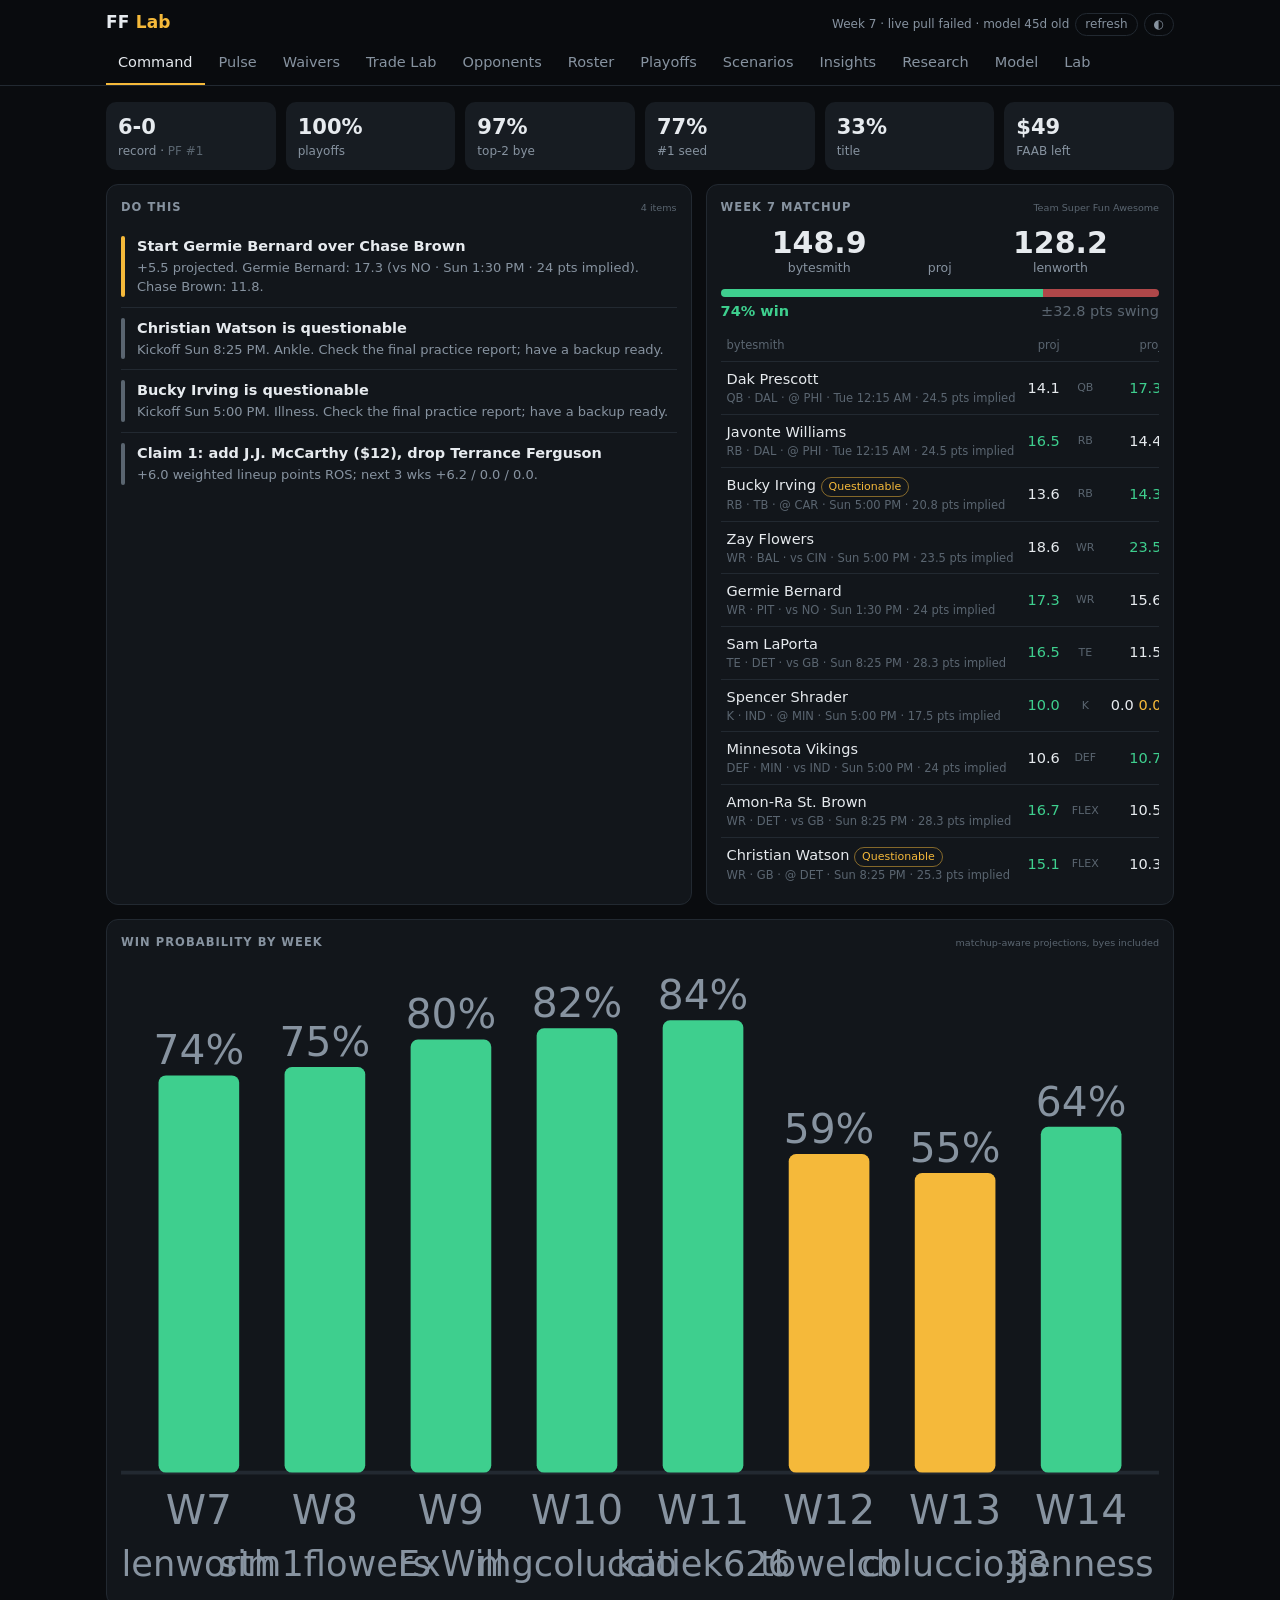
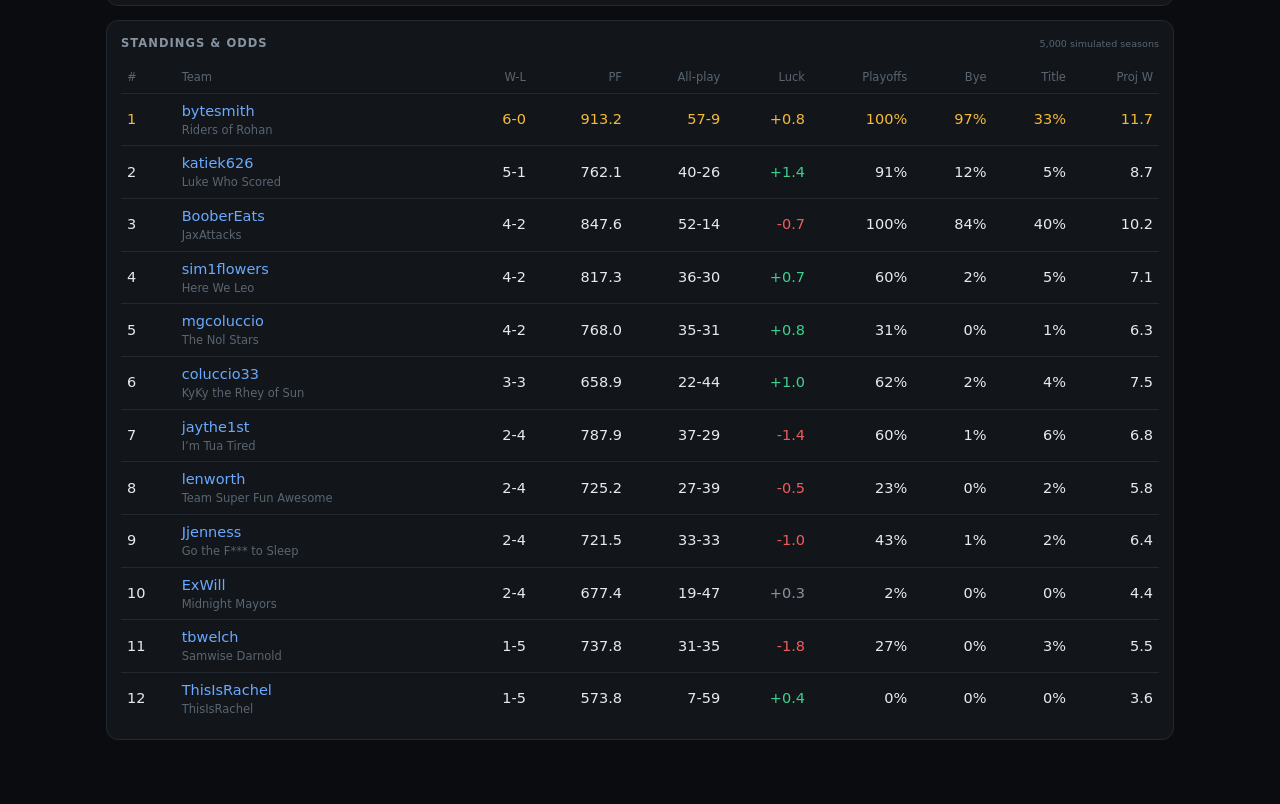
==== index.html @ 889506bc "Insights tab: playoff-projection convergence, season vs playoff rank, value of a soft playoff schedu" ====
<!doctype html>
<html lang="en">
<head>
<meta charset="utf-8">
<meta name="viewport" content="width=device-width, initial-scale=1, viewport-fit=cover">
<meta name="theme-color" content="#0a0c0f">
<meta name="apple-mobile-web-app-capable" content="yes">
<title>FF Lab</title>
<link rel="stylesheet" href="css/app.css?v=1792637901">
</head>
<body>
<header class="top"><div class="top-in">
  <div class="brand">
    <h1>FF <b>Lab</b></h1>
    <span class="stamp"><span id="stamp-t">loading…</span><button id="refresh" title="pull live data again">refresh</button><button id="theme" title="toggle theme">◐</button></span>
  </div>
  <nav>
    <button data-tab="command">Command</button>
    <button data-tab="pulse">Pulse</button>
    <button data-tab="waivers">Waivers</button>
    <button data-tab="trade">Trade Lab</button>
    <button data-tab="opponents">Opponents</button>
    <button data-tab="roster">Roster</button>
    <button data-tab="playoffs">Playoffs</button>
    <button data-tab="scenarios">Scenarios</button>
    <button data-tab="insights">Insights</button>
    <button data-tab="research">Research</button>
    <button data-tab="model">Model</button>
    <button data-tab="lab">Lab</button>
  </nav>
</div></header>
<main><div class="loading">loading league…</div></main>
<script type="module" src="js/app.js?v=1792637901"></script>
</body>
</html>
---- css/app.css ----
:root {
  --bg: #0a0c0f; --panel: #12161b; --panel2: #171c22; --line: #222931; --text: #e6eaee;
  --dim: #8793a0; --faint: #5a6570;
  --act: #f5b93a; --good: #3ecf8e; --bad: #ef5b5b; --info: #6aa9ff;
  --radius: 12px;
}
:root[data-theme="light"] {
  --bg: #f4f5f7; --panel: #ffffff; --panel2: #f7f8fa; --line: #e3e6ea; --text: #15191e;
  --dim: #5d6873; --faint: #9aa4ae; --act: #c98a00; --good: #13985e; --bad: #d23d3d; --info: #2f6fd6;
}
* { box-sizing: border-box; }
html, body { margin: 0; background: var(--bg); color: var(--text); }
body { font: 14.5px/1.45 -apple-system, BlinkMacSystemFont, "Inter", system-ui, sans-serif;
       -webkit-font-smoothing: antialiased; }
a { color: var(--info); text-decoration: none; }
button { font: inherit; color: inherit; }
.num { font-variant-numeric: tabular-nums; }

/* shell */
.top { position: sticky; top: 0; z-index: 5; background: color-mix(in srgb, var(--bg) 88%, transparent);
       backdrop-filter: blur(10px); border-bottom: 1px solid var(--line); }
.top-in { max-width: 1100px; margin: 0 auto; padding: 10px 16px 0; }
.brand { display: flex; align-items: baseline; gap: 10px; justify-content: space-between; }
.brand h1 { font-size: 17px; margin: 0; letter-spacing: .01em; }
.brand h1 b { color: var(--act); }
.stamp { color: var(--dim); font-size: 12px; }
.stamp button { background: none; border: 1px solid var(--line); border-radius: 999px; padding: 2px 9px; margin-left: 6px; cursor: pointer; color: var(--dim); }
nav { display: flex; gap: 2px; overflow-x: auto; scrollbar-width: none; margin-top: 8px; }
nav::-webkit-scrollbar { display: none; }
nav button { background: none; border: 0; padding: 8px 12px 10px; color: var(--dim); cursor: pointer;
             border-bottom: 2px solid transparent; white-space: nowrap; font-weight: 500; }
nav button.on { color: var(--text); border-bottom-color: var(--act); }
main { max-width: 1100px; margin: 0 auto; padding: 16px 16px 64px; }

/* blocks */
.grid { display: grid; gap: 14px; }
@media (min-width: 900px) { .grid.two { grid-template-columns: 1.25fr 1fr; } .grid.half { grid-template-columns: 1fr 1fr; } }
.card { background: var(--panel); border: 1px solid var(--line); border-radius: var(--radius); padding: 14px; min-width: 0; }
.card h2 { font-size: 11.5px; text-transform: uppercase; letter-spacing: .09em; color: var(--dim); margin: 0 0 10px; font-weight: 600;
           display: flex; justify-content: space-between; align-items: baseline; gap: 8px; }
.card h2 small { text-transform: none; letter-spacing: 0; font-weight: 400; color: var(--faint); }
.muted { color: var(--dim); } .faint { color: var(--faint); }
.good { color: var(--good); } .bad { color: var(--bad); } .act { color: var(--act); }
.pill { display: inline-block; font-size: 11px; padding: 1px 7px; border-radius: 999px; border: 1px solid var(--line); color: var(--dim); white-space: nowrap; }
.pill.bad { border-color: color-mix(in srgb, var(--bad) 50%, transparent); color: var(--bad); }
.pill.act { border-color: color-mix(in srgb, var(--act) 50%, transparent); color: var(--act); }
.pill.good { border-color: color-mix(in srgb, var(--good) 50%, transparent); color: var(--good); }
.scroll { overflow-x: auto; }
.row { display: flex; gap: 10px; align-items: center; }
.sp { flex: 1; }

/* tables */
table { width: 100%; border-collapse: collapse; font-variant-numeric: tabular-nums; }
th, td { padding: 7px 6px; border-bottom: 1px solid var(--line); text-align: right; white-space: nowrap; }
th { color: var(--faint); font-weight: 500; font-size: 11.5px; }
th.l, td.l { text-align: left; }
tr.me td { color: var(--act); }
tr:last-child td { border-bottom: 0; }
td .sub { display: block; color: var(--faint); font-size: 11.5px; }

/* actions */
.action { display: grid; grid-template-columns: 4px 1fr; gap: 12px; padding: 10px 0; border-bottom: 1px solid var(--line); }
.action:last-child { border-bottom: 0; }
.action i { border-radius: 4px; background: var(--faint); }
.action.hi i { background: var(--act); } .action.warn i { background: var(--bad); } .action.ok i { background: var(--good); }
.action b { display: block; font-weight: 600; }
.action p { margin: 2px 0 0; color: var(--dim); font-size: 13px; }

/* matchup */
.vs { display: grid; grid-template-columns: 1fr auto 1fr; gap: 10px; align-items: end; text-align: center; }
.vs .big { font-size: 30px; font-weight: 700; font-variant-numeric: tabular-nums; line-height: 1.1; }
.vs .who { color: var(--dim); font-size: 12.5px; }
.bar { height: 8px; border-radius: 99px; background: var(--panel2); overflow: hidden; display: flex; margin: 12px 0 4px; }
.bar span { display: block; height: 100%; }
.slots td:nth-child(3) { color: var(--faint); font-size: 11px; text-align: center; }

/* player cell */
.pl { display: flex; flex-direction: column; }
.pl .n { font-weight: 500; }
.pl .m { color: var(--faint); font-size: 11.5px; }

/* forms */
select, input[type=search], input[type=text] { background: var(--panel2); color: var(--text); border: 1px solid var(--line);
  border-radius: 8px; padding: 7px 9px; font: inherit; max-width: 100%; }
.chips { display: flex; flex-wrap: wrap; gap: 6px; margin: 8px 0; min-height: 30px; }
.chip { background: var(--panel2); border: 1px solid var(--line); border-radius: 999px; padding: 3px 4px 3px 10px; font-size: 13px; display: inline-flex; gap: 6px; align-items: center; }
.chip button { background: none; border: 0; cursor: pointer; color: var(--faint); padding: 0 4px; }
.btn { background: var(--act); color: #111; border: 0; border-radius: 8px; padding: 8px 14px; font-weight: 600; cursor: pointer; }
.btn:disabled { opacity: .4; cursor: default; }
.btn.ghost { background: none; color: var(--text); border: 1px solid var(--line); }
.seg { display: inline-flex; border: 1px solid var(--line); border-radius: 8px; overflow: hidden; }
.seg button { background: none; border: 0; padding: 5px 10px; cursor: pointer; color: var(--dim); font-size: 13px; }
.seg button.on { background: var(--panel2); color: var(--text); }

/* stats */
.kpis { display: grid; grid-template-columns: repeat(auto-fit, minmax(120px, 1fr)); gap: 10px; }
.kpi { background: var(--panel2); border-radius: 10px; padding: 10px 12px; }
.kpi .v { font-size: 21px; font-weight: 700; font-variant-numeric: tabular-nums; }
.kpi .k { color: var(--dim); font-size: 12px; }
.kpi .d { font-size: 12px; }

/* heat */
.heat td.h { font-weight: 500; }

/* feed */
.feed-item { padding: 9px 0; border-bottom: 1px solid var(--line); display: grid; grid-template-columns: 70px 1fr; gap: 10px; }
.feed-item:last-child { border-bottom: 0; }
.feed-item time { color: var(--faint); font-size: 12px; }

/* reports */
.report { max-width: 760px; }
.report h1 { font-size: 22px; margin: 0 0 4px; }
.report h2 { font-size: 16px; margin: 22px 0 8px; text-transform: none; letter-spacing: 0; color: var(--text); }
.report p, .report li { color: color-mix(in srgb, var(--text) 88%, var(--dim)); }
.report table { margin: 10px 0; }
.report code { background: var(--panel2); padding: 1px 5px; border-radius: 5px; }
.report blockquote { margin: 10px 0; padding: 8px 12px; border-left: 3px solid var(--act); background: var(--panel2); border-radius: 0 8px 8px 0; }
.list-item { padding: 10px 0; border-bottom: 1px solid var(--line); cursor: pointer; }
.list-item:last-child { border-bottom: 0; }

/* charts */
svg.chart { width: 100%; height: auto; display: block; overflow: visible; }
svg.chart text { fill: var(--dim); font-size: 11px; font-family: inherit; }
svg.chart .axis { stroke: var(--line); }
.legend { display: flex; gap: 14px; font-size: 12px; color: var(--dim); margin-top: 6px; flex-wrap: wrap; }
.legend span::before { content: ""; display: inline-block; width: 10px; height: 3px; border-radius: 2px; background: var(--c); margin-right: 6px; vertical-align: middle; }
.spark { vertical-align: middle; }

.empty { color: var(--faint); padding: 18px 0; text-align: center; }
.loading { padding: 40px; text-align: center; color: var(--dim); }
.report th:first-child, .report td:first-child { text-align: left; }
.report table { display: block; overflow-x: auto; }
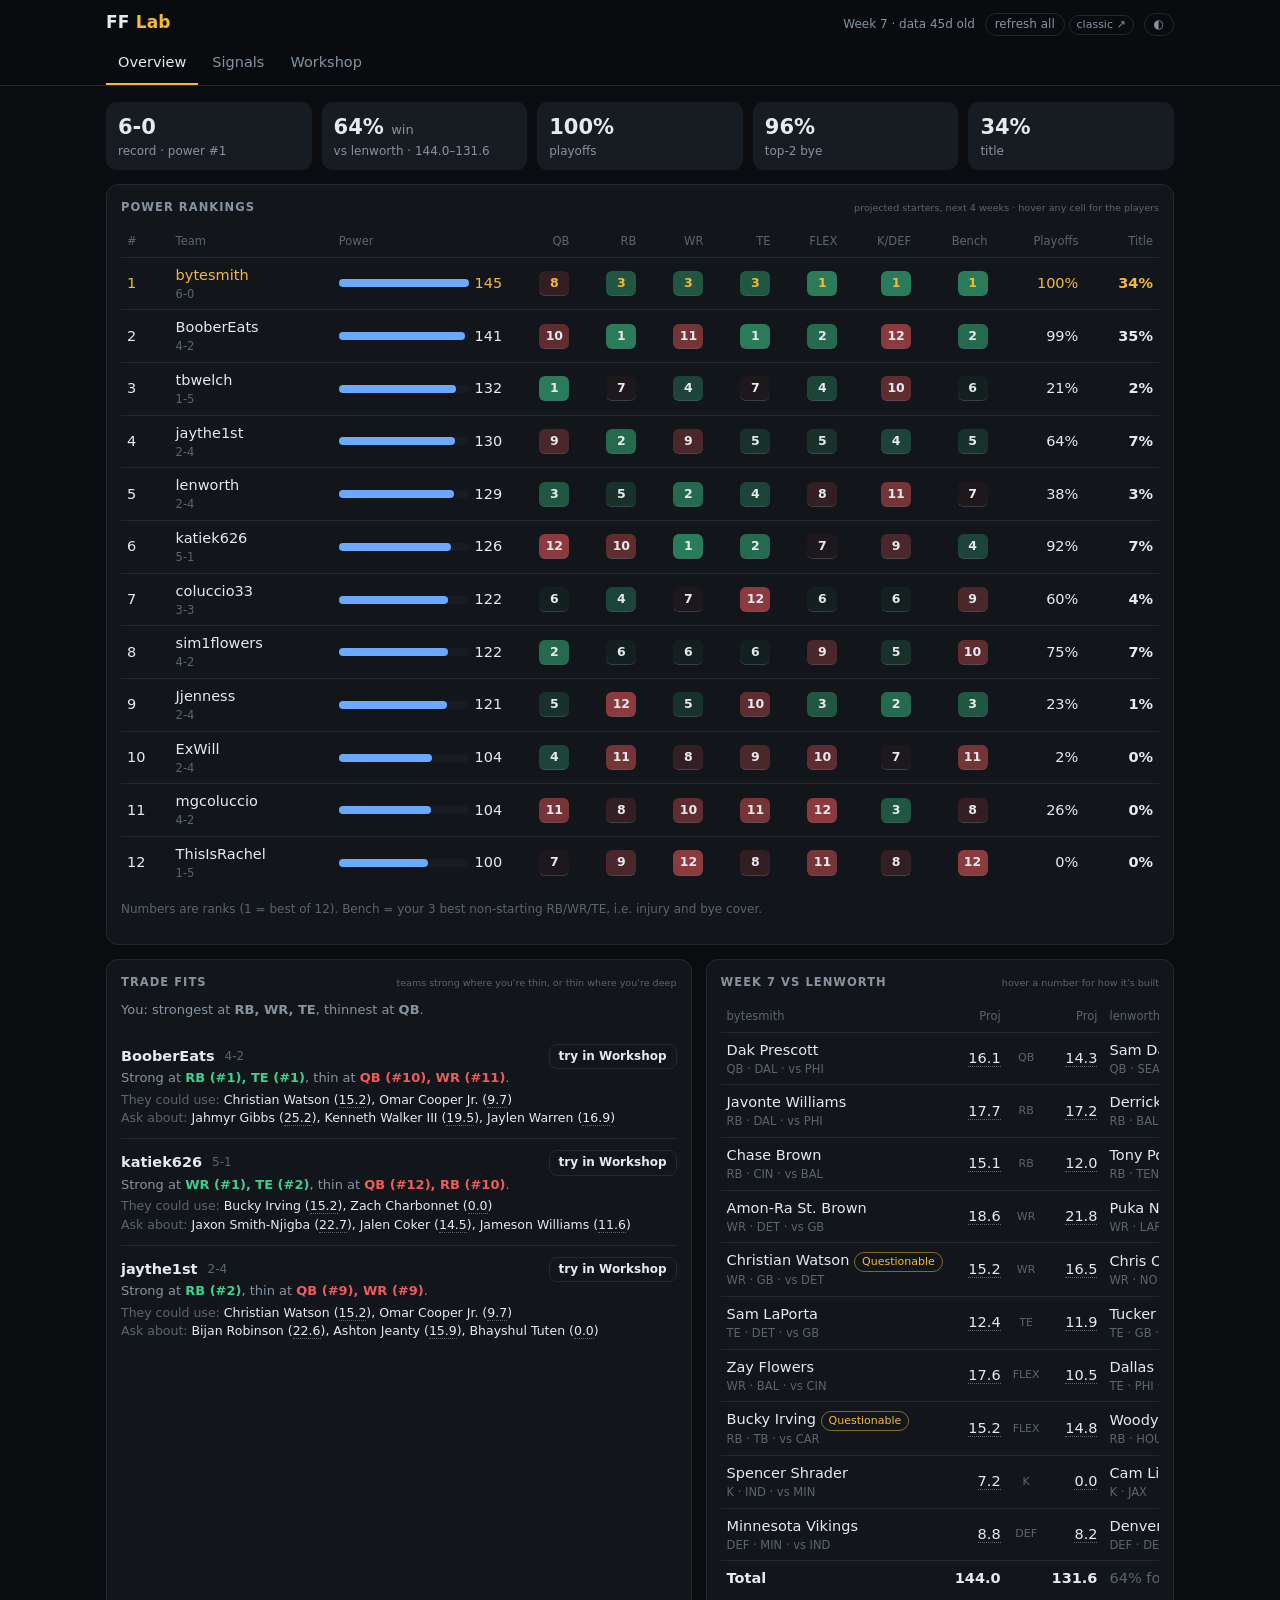
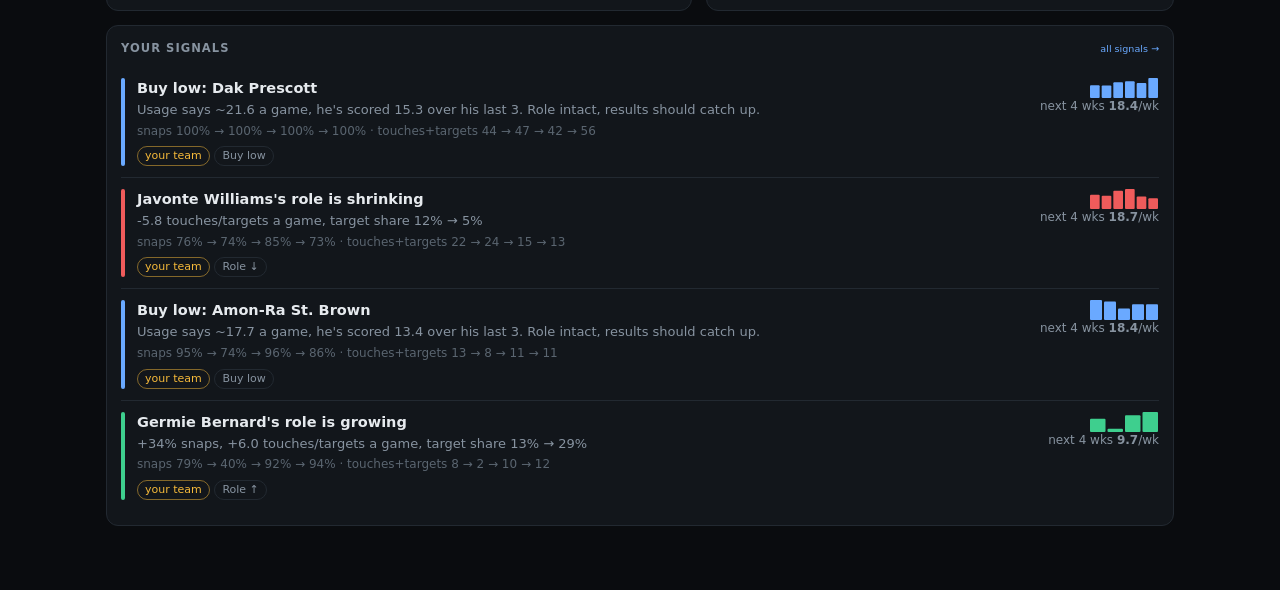
==== commit d2682516: "New simplified site: Overview, Signals, Workshop (classic view kept) - Projections: Sleeper's number" ====
--- a/index.html
+++ b/index.html
@@ -6,30 +6,26 @@
 <meta name="theme-color" content="#0a0c0f">
 <meta name="apple-mobile-web-app-capable" content="yes">
 <title>FF Lab</title>
-<link rel="stylesheet" href="css/app.css?v=1792637901">
+<link rel="stylesheet" href="css/app.css?v=1792645747">
+<link rel="stylesheet" href="css/v2.css?v=1792645747">
 </head>
 <body>
 <header class="top"><div class="top-in">
   <div class="brand">
     <h1>FF <b>Lab</b></h1>
-    <span class="stamp"><span id="stamp-t">loading…</span><button id="refresh" title="pull live data again">refresh</button><button id="theme" title="toggle theme">◐</button></span>
+    <span class="stamp"><span id="stamp-t">loading…</span>
+      <button id="refresh-all" title="Rebuild everything from Sleeper, Vegas, ESPN and FantasyCalc">refresh all</button>
+      <a class="pill" href="classic.html" title="Every tool from the earlier version">classic ↗</a>
+      <button id="theme" title="toggle theme">◐</button></span>
   </div>
   <nav>
-    <button data-tab="command">Command</button>
-    <button data-tab="pulse">Pulse</button>
-    <button data-tab="waivers">Waivers</button>
-    <button data-tab="trade">Trade Lab</button>
-    <button data-tab="opponents">Opponents</button>
-    <button data-tab="roster">Roster</button>
-    <button data-tab="playoffs">Playoffs</button>
-    <button data-tab="scenarios">Scenarios</button>
-    <button data-tab="insights">Insights</button>
-    <button data-tab="research">Research</button>
-    <button data-tab="model">Model</button>
-    <button data-tab="lab">Lab</button>
+    <button data-tab="overview">Overview</button>
+    <button data-tab="signals">Signals</button>
+    <button data-tab="workshop">Workshop</button>
   </nav>
 </div></header>
 <main><div class="loading">loading league…</div></main>
-<script type="module" src="js/app.js?v=1792637901"></script>
+<div id="tip" role="tooltip"></div>
+<script type="module" src="js/v2.js?v=1792645747"></script>
 </body>
 </html>
--- a/css/v2.css
+++ b/css/v2.css
@@ -0,0 +1,26 @@
+/* v2: Overview / Signals / Workshop */
+#tip { position: fixed; z-index: 50; pointer-events: none; display: none; max-width: 300px; background: var(--panel); color: var(--text);
+  border: 1px solid var(--line); border-radius: 10px; padding: 9px 11px; font-size: 12.5px; box-shadow: 0 8px 30px rgba(0,0,0,.35); }
+#tip table td { padding: 2px 4px; border: 0; }
+[data-tip] { cursor: help; border-bottom: 1px dotted var(--faint); }
+.rankcell { display: inline-block; min-width: 30px; padding: 3px 6px; border-radius: 6px; font-weight: 600; font-size: 12.5px; text-align: center; }
+.chips2 { display: flex; flex-wrap: wrap; gap: 6px; margin-bottom: 10px; }
+.chips2 button { background: var(--panel2); border: 1px solid var(--line); border-radius: 999px; padding: 4px 11px; font-size: 12.5px; cursor: pointer; color: var(--dim); }
+.chips2 button.on { color: var(--text); border-color: var(--act); }
+.sig { display: grid; grid-template-columns: 4px 1fr auto; gap: 12px; padding: 11px 0; border-bottom: 1px solid var(--line); }
+.sig:last-child { border-bottom: 0; }
+.sig i { border-radius: 4px; }
+.sig .t { font-weight: 600; }
+.sig .d { color: var(--dim); font-size: 13px; margin-top: 2px; }
+.sig .e { color: var(--faint); font-size: 12px; margin-top: 3px; }
+.sig .side { text-align: right; font-size: 12px; color: var(--dim); white-space: nowrap; }
+.fit { padding: 11px 0; border-bottom: 1px solid var(--line); }
+.fit:last-child { border-bottom: 0; }
+.move { display: flex; gap: 8px; align-items: center; padding: 8px 10px; border: 1px solid var(--line); border-radius: 10px; margin-bottom: 6px; background: var(--panel2); font-size: 13px; }
+.move b { font-weight: 600; }
+.move button { margin-left: auto; background: none; border: 0; color: var(--faint); cursor: pointer; font-size: 15px; }
+.ws-tabs { display: flex; gap: 6px; flex-wrap: wrap; margin-bottom: 10px; }
+.ws-tabs button { background: var(--panel2); border: 1px solid var(--line); border-radius: 8px; padding: 5px 10px; cursor: pointer; color: var(--dim); font-size: 13px; }
+.ws-tabs button.on { color: var(--text); border-color: var(--act); }
+.delta-up { color: var(--good); } .delta-down { color: var(--bad); }
+.kpi .v small { font-size: 13px; font-weight: 500; color: var(--dim); }
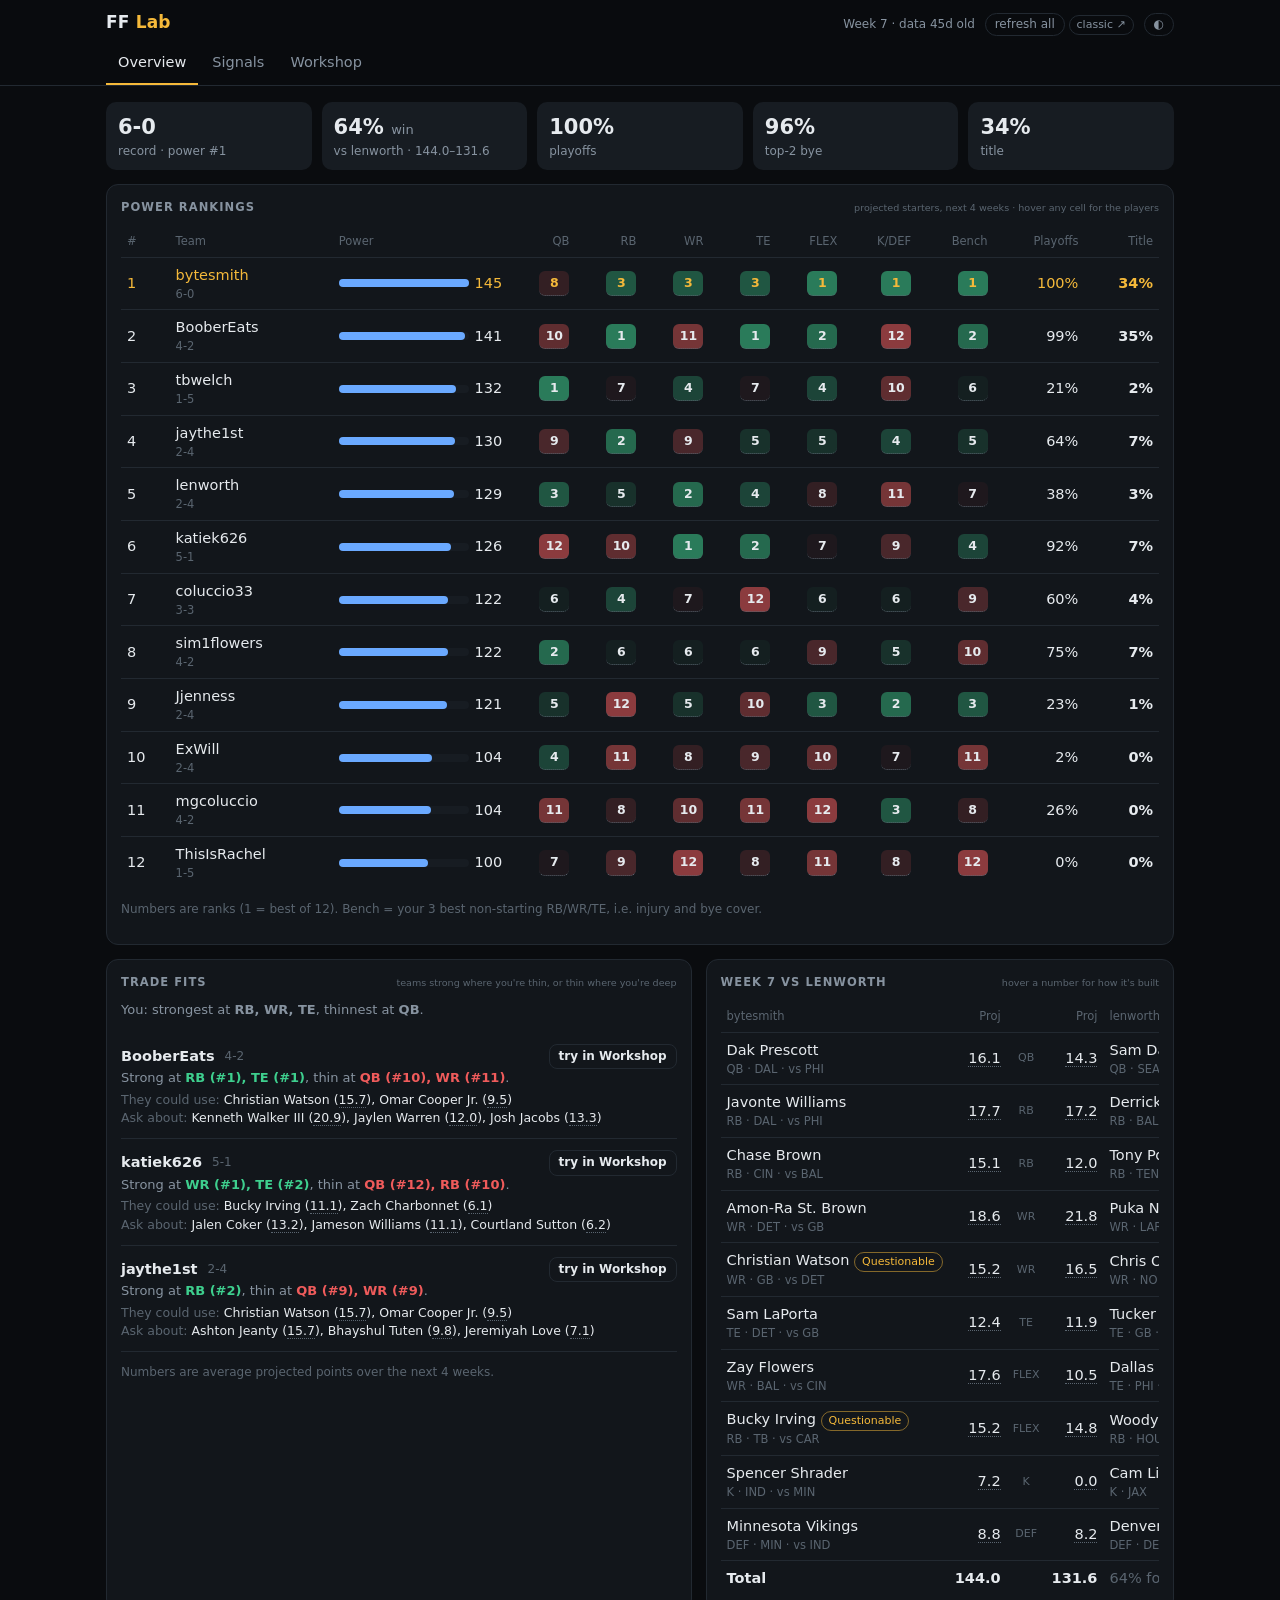
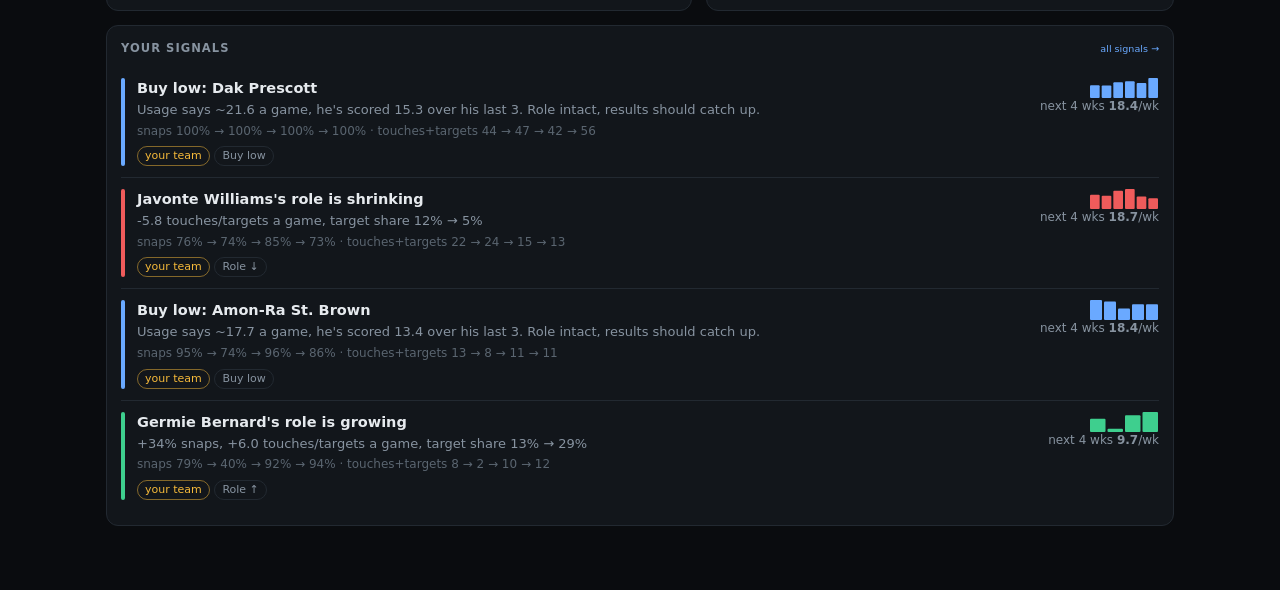
==== commit a9310fc4: "Overview: trade fits use 4-week averages and spare players; hide tooltip on scroll Co-Authored-By: C" ====
--- a/index.html
+++ b/index.html
@@ -6,8 +6,8 @@
 <meta name="theme-color" content="#0a0c0f">
 <meta name="apple-mobile-web-app-capable" content="yes">
 <title>FF Lab</title>
-<link rel="stylesheet" href="css/app.css?v=1792645747">
-<link rel="stylesheet" href="css/v2.css?v=1792645747">
+<link rel="stylesheet" href="css/app.css?v=1792645849">
+<link rel="stylesheet" href="css/v2.css?v=1792645849">
 </head>
 <body>
 <header class="top"><div class="top-in">
@@ -26,6 +26,6 @@
 </div></header>
 <main><div class="loading">loading league…</div></main>
 <div id="tip" role="tooltip"></div>
-<script type="module" src="js/v2.js?v=1792645747"></script>
+<script type="module" src="js/v2.js?v=1792645849"></script>
 </body>
 </html>
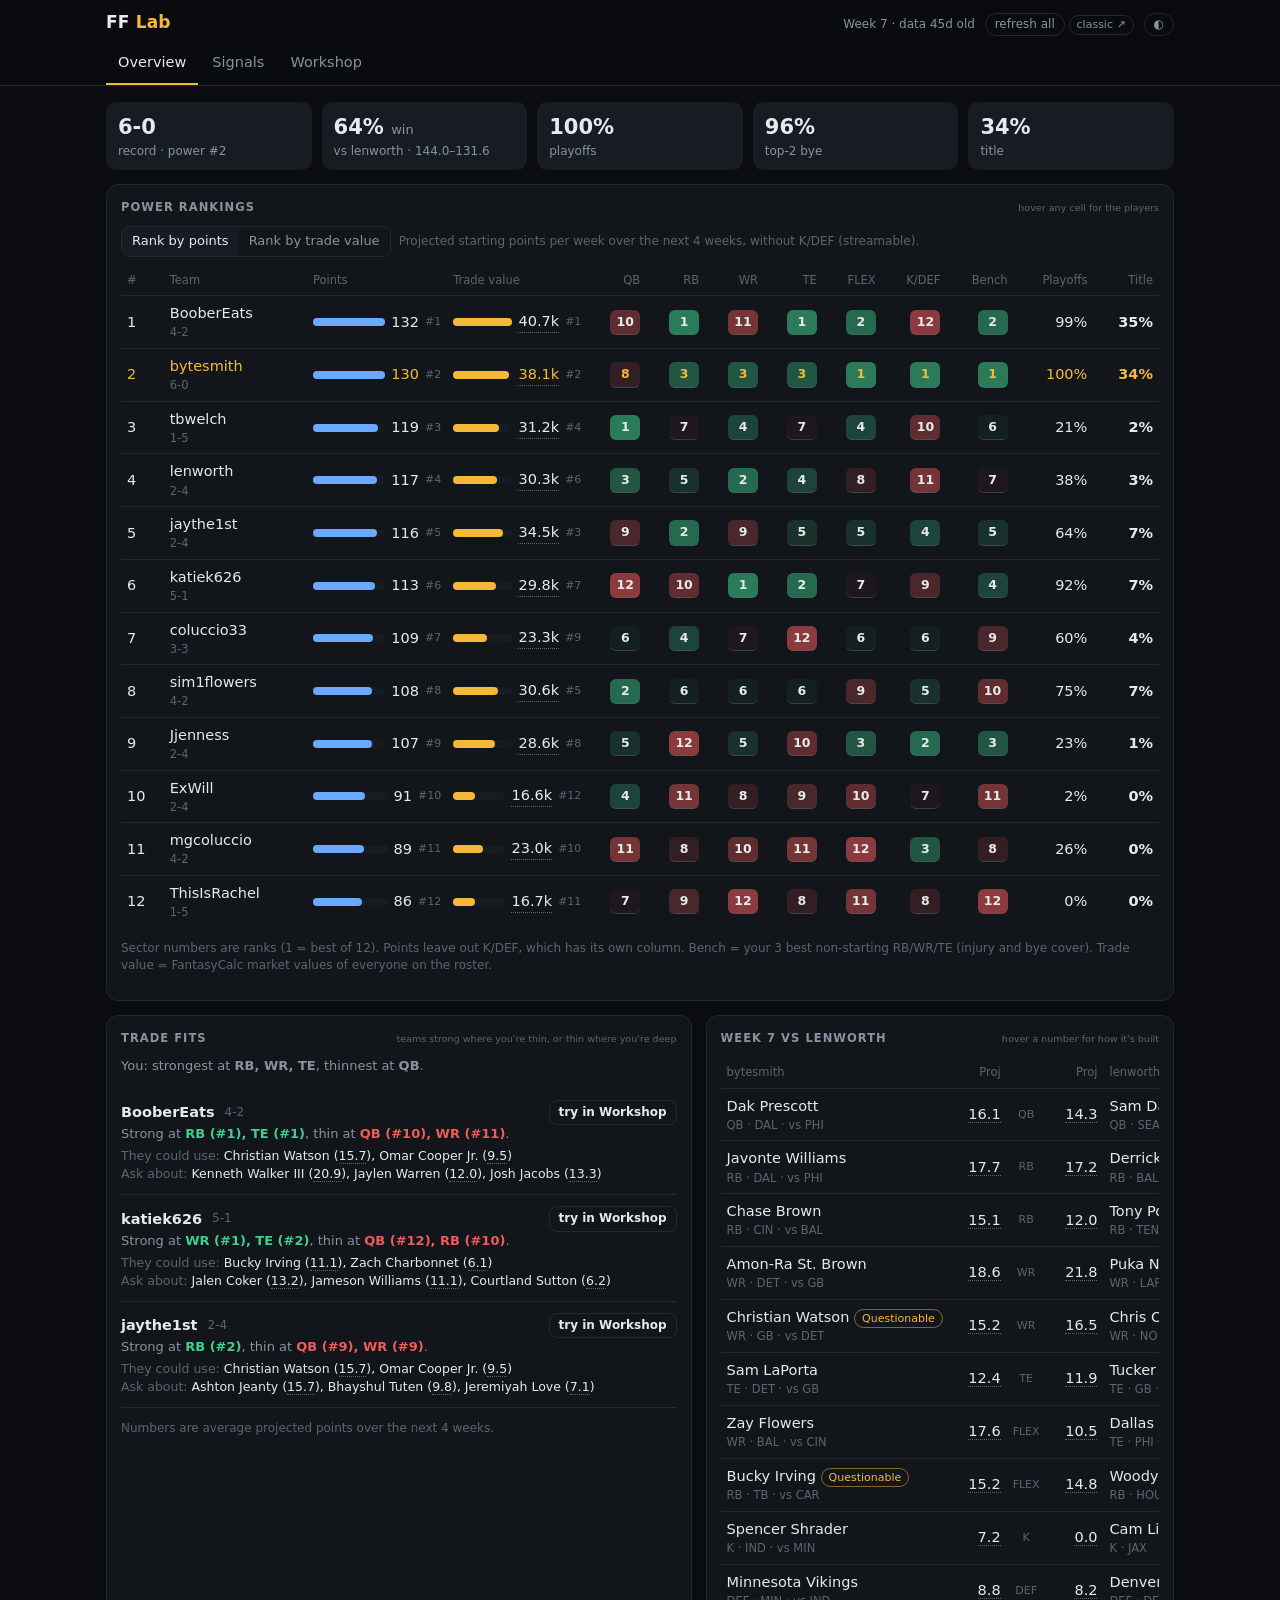
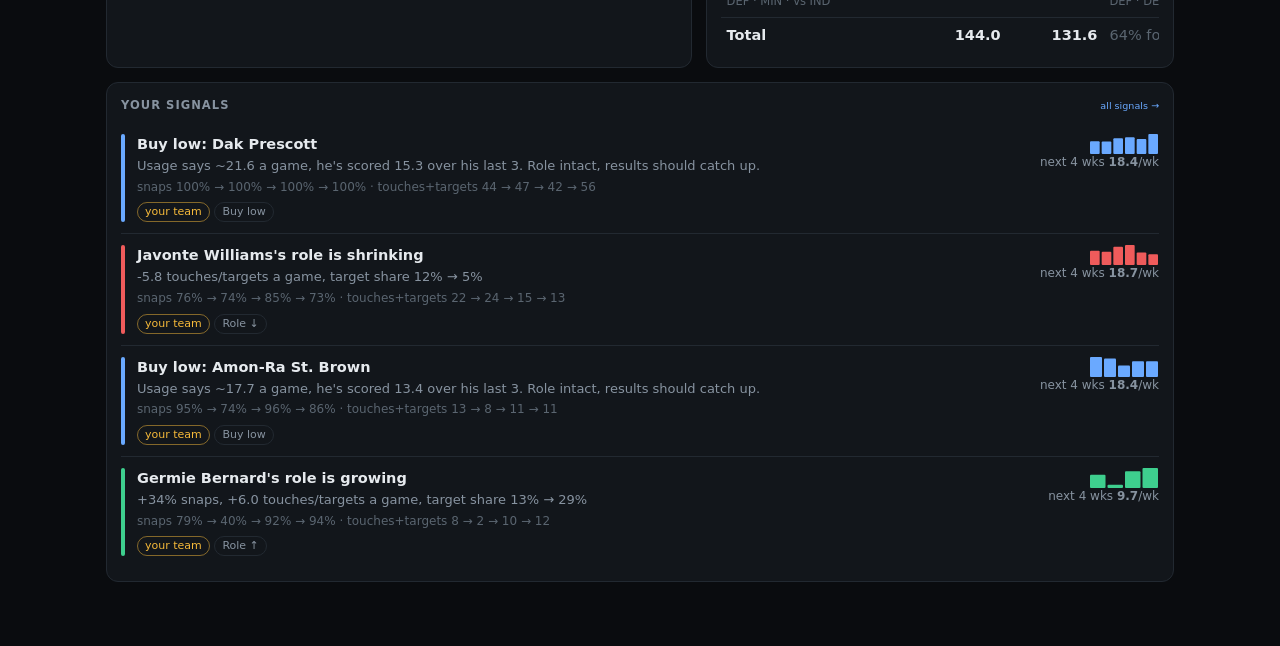
==== commit 5a64a901: "Overview: points power excludes K/DEF; add trade-value column and sort (Flock-style) Co-Authored-By:" ====
--- a/index.html
+++ b/index.html
@@ -6,8 +6,8 @@
 <meta name="theme-color" content="#0a0c0f">
 <meta name="apple-mobile-web-app-capable" content="yes">
 <title>FF Lab</title>
-<link rel="stylesheet" href="css/app.css?v=1792645849">
-<link rel="stylesheet" href="css/v2.css?v=1792645849">
+<link rel="stylesheet" href="css/app.css?v=1792647822">
+<link rel="stylesheet" href="css/v2.css?v=1792647822">
 </head>
 <body>
 <header class="top"><div class="top-in">
@@ -26,6 +26,6 @@
 </div></header>
 <main><div class="loading">loading league…</div></main>
 <div id="tip" role="tooltip"></div>
-<script type="module" src="js/v2.js?v=1792645849"></script>
+<script type="module" src="js/v2.js?v=1792647822"></script>
 </body>
 </html>
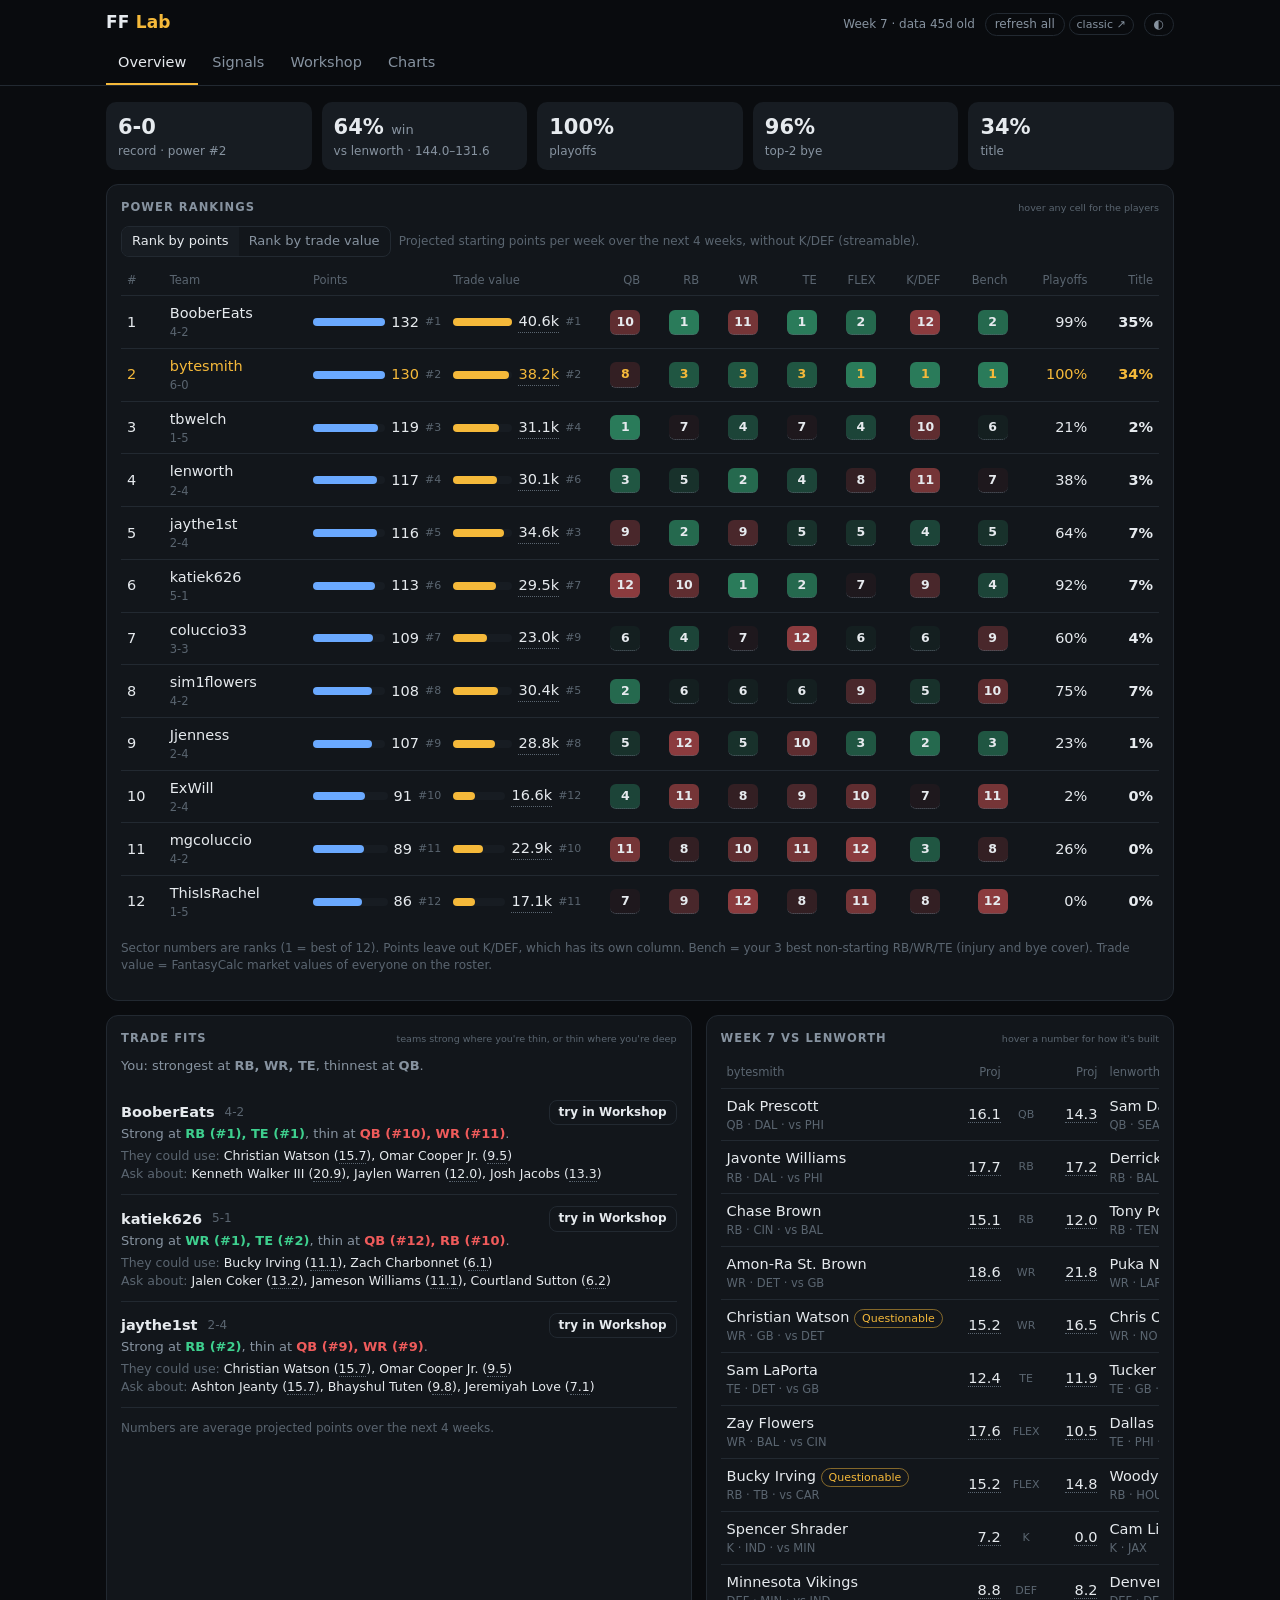
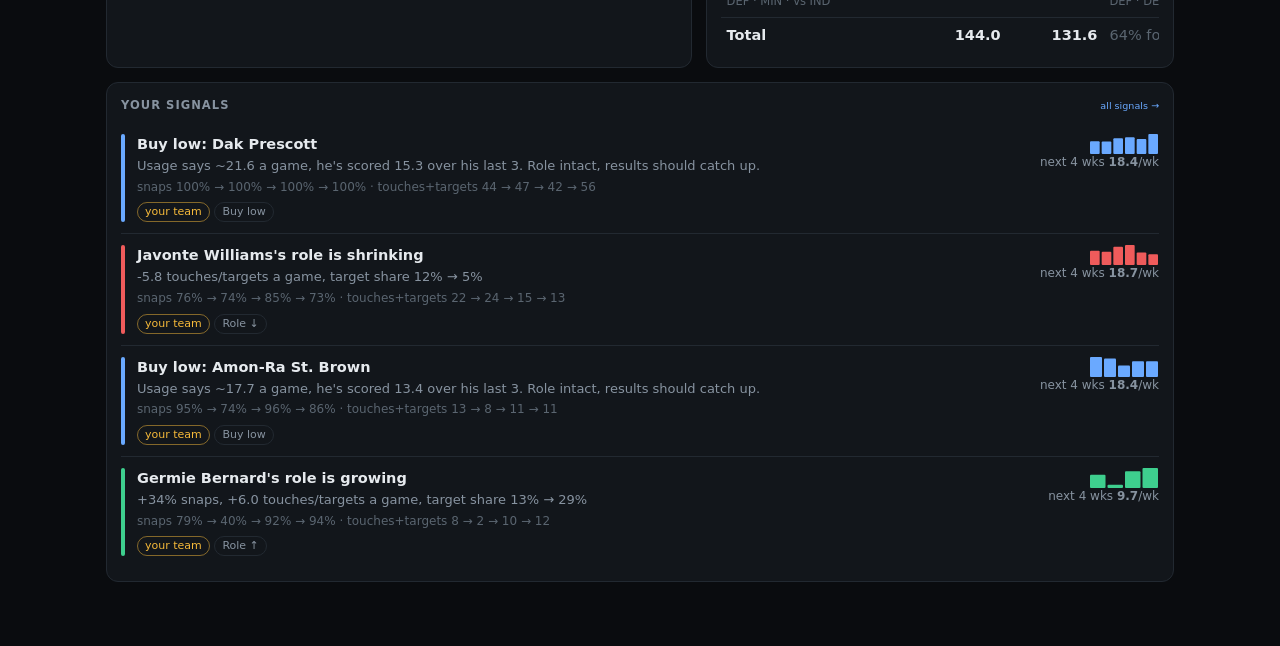
==== commit 47bcdd27: "Charts tab: usage scatter (WOPR, shares, opportunities, expected points, projections, trade value) w" ====
--- a/index.html
+++ b/index.html
@@ -6,8 +6,8 @@
 <meta name="theme-color" content="#0a0c0f">
 <meta name="apple-mobile-web-app-capable" content="yes">
 <title>FF Lab</title>
-<link rel="stylesheet" href="css/app.css?v=1792647822">
-<link rel="stylesheet" href="css/v2.css?v=1792647822">
+<link rel="stylesheet" href="css/app.css?v=1792654421">
+<link rel="stylesheet" href="css/v2.css?v=1792654421">
 </head>
 <body>
 <header class="top"><div class="top-in">
@@ -22,10 +22,11 @@
     <button data-tab="overview">Overview</button>
     <button data-tab="signals">Signals</button>
     <button data-tab="workshop">Workshop</button>
+    <button data-tab="charts">Charts</button>
   </nav>
 </div></header>
 <main><div class="loading">loading league…</div></main>
 <div id="tip" role="tooltip"></div>
-<script type="module" src="js/v2.js?v=1792647822"></script>
+<script type="module" src="js/v2.js?v=1792654421"></script>
 </body>
 </html>
